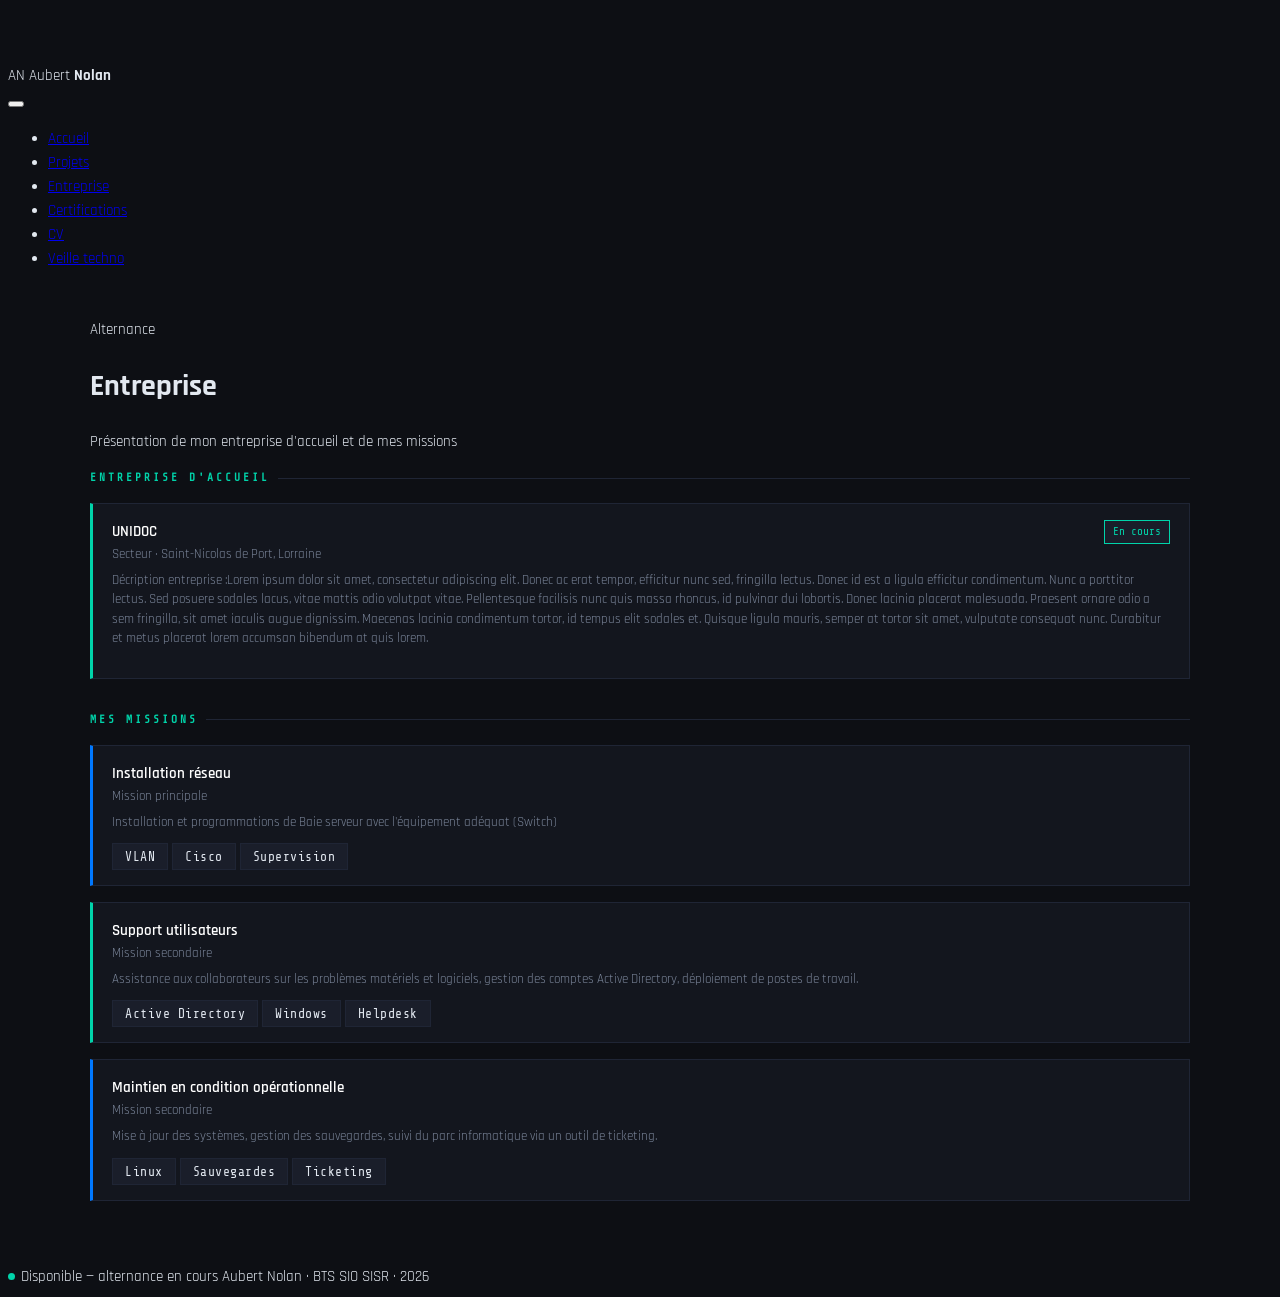
==== pages/entreprise.html @ 89c3b3a6 "TU ME FAIS CHIER TU MARCHE PAS JTE BAN" ====
<!DOCTYPE html>
<html lang="fr">
  <head>
    <meta charset="UTF-8" />
    <meta name="viewport" content="width=device-width, initial-scale=1.0" />
    <title>Aubert Nolan — Entreprise</title>
    <link rel="preconnect" href="https://fonts.googleapis.com" />
    <link rel="preconnect" href="https://fonts.gstatic.com" crossorigin />
    <link href="https://fonts.googleapis.com/css2?family=Share+Tech+Mono&family=Rajdhani:wght@400;500;600&display=swap" rel="stylesheet" />
    <link rel="stylesheet" href="../assets/css/reset.css" />
    <link rel="stylesheet" href="../assets/css/variables.css" />
    <link rel="stylesheet" href="../assets/css/layout.css" />
    <link rel="stylesheet" href="../assets/css/navbar.css" />
    <link rel="stylesheet" href="../assets/css/components.css" />
    <link rel="stylesheet" href="../assets/css/animations.css" />
  </head>
  <body>

    <nav class="navbar">
      <div class="navbar-brand">
        <span class="navbar-logo">AN</span>
        <span class="navbar-name">Aubert <strong>Nolan</strong></span>
      </div>
      <button class="navbar-burger" id="burger" aria-label="Menu">
        <span></span><span></span><span></span>
      </button>
      <ul class="navbar-links" id="navLinks">
        <li><a href="../index.html"               class="nav-link">Accueil</a></li>
        <li><a href="projets.html"                class="nav-link">Projets</a></li>
        <li><a href="entreprise.html"             class="nav-link active">Entreprise</a></li>
        <li><a href="certifications.html"         class="nav-link">Certifications</a></li>
        <li><a href="cv.html"                     class="nav-link">CV</a></li>
        <li><a href="veille.html"                 class="nav-link">Veille techno</a></li>
      </ul>
    </nav>

    <div class="page-wrapper">
      <div class="page-header">
        <div class="page-header__tag">Alternance</div>
        <h1 class="page-header__title">Entreprise</h1>
        <p class="page-header__sub">Présentation de mon entreprise d'accueil et de mes missions</p>
      </div>

      <section class="section">
        <h2 class="section-title">Entreprise d'accueil</h2>
        <article class="card">
          <div class="card-head">
            <div>
              <div class="card-title">UNIDOC</div>
              <div class="card-sub">Secteur · Saint-Nicolas de Port, Lorraine </div>
            </div>
            <div class="badge badge--green">En cours</div>
          </div>
          <p class="card-desc">
            Décription entreprise :Lorem ipsum dolor sit amet, consectetur adipiscing elit. Donec ac erat tempor, efficitur nunc sed, fringilla lectus. Donec id est a ligula efficitur condimentum. Nunc a porttitor lectus. Sed posuere sodales lacus, vitae mattis odio volutpat vitae. Pellentesque facilisis nunc quis massa rhoncus, id pulvinar dui lobortis. Donec lacinia placerat malesuada. Praesent ornare odio a sem fringilla, sit amet iaculis augue dignissim. Maecenas lacinia condimentum tortor, id tempus elit sodales et. Quisque ligula mauris, semper at tortor sit amet, vulputate consequat nunc. Curabitur et metus placerat lorem accumsan bibendum at quis lorem.
          </p>
        </article>
      </section>

      <section class="section">
        <h2 class="section-title">Mes missions</h2>

        <article class="card card--alt">
          <div class="card-head">
            <div>
              <div class="card-title">Installation réseau</div>
              <div class="card-sub">Mission principale</div>
            </div>
          </div>
          <p class="card-desc">
           Installation et programmations de Baie serveur avec l'équipement adéquat (Switch)
          </p>
          <div class="card-tags">
            <span class="skill-tag">VLAN</span>
            <span class="skill-tag">Cisco</span>
            <span class="skill-tag">Supervision</span>
          </div>
        </article>

        <article class="card">
          <div class="card-head">
            <div>
              <div class="card-title">Support utilisateurs</div>
              <div class="card-sub">Mission secondaire</div>
            </div>
          </div>
          <p class="card-desc">
            Assistance aux collaborateurs sur les problèmes matériels et
            logiciels, gestion des comptes Active Directory, déploiement
            de postes de travail.
          </p>
          <div class="card-tags">
            <span class="skill-tag">Active Directory</span>
            <span class="skill-tag">Windows</span>
            <span class="skill-tag">Helpdesk</span>
          </div>
        </article>

        <article class="card card--alt">
          <div class="card-head">
            <div>
              <div class="card-title">Maintien en condition opérationnelle</div>
              <div class="card-sub">Mission secondaire</div>
            </div>
          </div>
          <p class="card-desc">
            Mise à jour des systèmes, gestion des sauvegardes, suivi du
            parc informatique via un outil de ticketing.
          </p>
          <div class="card-tags">
            <span class="skill-tag">Linux</span>
            <span class="skill-tag">Sauvegardes</span>
            <span class="skill-tag">Ticketing</span>
          </div>
        </article>
      </section>
    </div>

    <footer class="site-footer">
      <span><span class="status-dot"></span>Disponible — alternance en cours</span>
      <span>Aubert Nolan · BTS SIO SISR · 2026</span>
    </footer>

    <script src="../assets/js/navbar.js"></script>
    <script src="../assets/js/main.js"></script>
  </body>
</html>
---- assets/css/variables.css ----
/* ============================================================
   variables.css — Design tokens (couleurs, typo, espacements)
   ============================================================ */

:root {
  /* ── Couleurs de fond ── */
  --bg:        #0d0f14;
  --bg-2:      #13161e;
  --bg-3:      #1a1e2a;

  /* ── Accents ── */
  --accent:    #00d4aa;   /* vert-cyan principal */
  --accent-2:  #0078ff;   /* bleu secondaire    */

  /* ── Texte ── */
  --text:      #e2e8f0;
  --muted:     #7a8599;

  /* ── Bordures ── */
  --border:    #1f2535;

  /* ── Typographie ── */
  --font-mono: 'Share Tech Mono', monospace;
  --font-body: 'Rajdhani', sans-serif;

  /* ── Espacements ── */
  --space-xs:  0.25rem;
  --space-sm:  0.5rem;
  --space-md:  1rem;
  --space-lg:  1.5rem;
  --space-xl:  2rem;

  /* ── Rayons ── */
  --radius-sm: 2px;
  --radius-md: 4px;
}
---- assets/css/layout.css ----
/* ============================================================
   layout.css — Structure de page, grille, en-tête, pied de page
   ============================================================ */

body {
  background: var(--bg);
  color: var(--text);
  font-family: var(--font-body);
  font-size: 15px;
  line-height: 1.6;

  padding-top: 56px; /* ← EXACTEMENT la hauteur de ta navbar */
}

/* ── Conteneur principal ── */
.cv-root {
  max-width: 860px;
  margin: 0 auto;
  padding: var(--space-xl) var(--space-lg);
}

/* ── En-tête ── */
.header {
  display: flex;
  align-items: flex-start;
  justify-content: space-between;
  gap: var(--space-xl);
  padding-bottom: var(--space-xl);
  border-bottom: 1px solid var(--border);
  margin-bottom: var(--space-xl);
}

.header-right {
  text-align: right;
  font-size: 13px;
  color: var(--muted);
  line-height: 2;
  flex-shrink: 0;
}

/* ── Grille 2 colonnes ── */
.grid-2 {
  display: grid;
  grid-template-columns: 1fr 1.4fr;
  gap: var(--space-xl);
}

/* ── Sections ── */
.section {
  margin-bottom: var(--space-xl);
}

/* ── Pied de page ── */
.footer-line {
  border-top: 1px solid var(--border);
  margin-top: var(--space-xl);
  padding-top: var(--space-md);
  font-family: var(--font-mono);
  font-size: 11px;
  color: var(--muted);
  display: flex;
  justify-content: space-between;
  align-items: center;
}

/* ── Responsive ── */
@media (max-width: 640px) {
  .header {
    flex-direction: column;
    gap: var(--space-md);
  }

  .header-right {
    text-align: left;
  }

  .contact-item {
    justify-content: flex-start !important;
    flex-direction: row-reverse;
  }

  .grid-2 {
    grid-template-columns: 1fr;
  }
}


.page-wrapper {
  max-width: 1100px;
  margin: 0 auto;
  padding: var(--space-xl) var(--space-lg);
}
---- assets/css/components.css ----
/* ============================================================
   components.css — Tous les composants UI réutilisables
   ============================================================ */

/* ── Nom / titre principal ── */
.name {
  font-family: var(--font-mono);
  font-size: 2.4rem;
  color: #fff;
  letter-spacing: 2px;
  line-height: 1.1;
}

.name--accent {
  color: var(--accent);
}

.title-tag {
  display: inline-block;
  margin-top: var(--space-sm);
  background: var(--bg-3);
  border: 1px solid var(--accent);
  color: var(--accent);
  font-family: var(--font-mono);
  font-size: 0.75rem;
  padding: 3px 10px;
  letter-spacing: 2px;
}

.tagline {
  margin-top: var(--space-sm);
  color: var(--muted);
  font-size: 14px;
  max-width: 400px;
}

/* ── Contact ── */
.contact-item {
  display: flex;
  align-items: center;
  gap: 6px;
  justify-content: flex-end;
}

.contact-item a {
  color: var(--accent-2);
  text-decoration: none;
  transition: opacity 0.2s;
}

.contact-item a:hover {
  opacity: 0.75;
}

.dot {
  width: 6px;
  height: 6px;
  border-radius: 50%;
  background: var(--accent);
  flex-shrink: 0;
}

/* ── Titre de section ── */
.section-title {
  font-family: var(--font-mono);
  font-size: 0.7rem;
  letter-spacing: 3px;
  color: var(--accent);
  text-transform: uppercase;
  margin-bottom: var(--space-md);
  display: flex;
  align-items: center;
  gap: 8px;
}

.section-title::after {
  content: '';
  flex: 1;
  height: 1px;
  background: var(--border);
}

/* ── Tags de compétences ── */
.skill-grid {
  display: flex;
  flex-wrap: wrap;
  gap: 8px;
}

.skill-tag {
  background: var(--bg-3);
  border: 1px solid var(--border);
  padding: 5px 12px;
  font-size: 13px;
  color: var(--text);
  font-family: var(--font-mono);
  letter-spacing: 0.5px;
  cursor: default;
  transition: border-color 0.2s, color 0.2s;
}

.skill-tag:hover {
  border-color: var(--accent);
  color: var(--accent);
}

.skill-tag--accent {
  border-color: var(--accent-2);
  color: var(--accent-2);
}

/* ── Cards ── */
.card {
  background: var(--bg-2);
  border: 1px solid var(--border);
  border-left: 3px solid var(--accent);
  padding: var(--space-md) 1.2rem;
  margin-bottom: var(--space-md);
  transition: border-color 0.2s;
}

.card:hover {
  border-left-color: var(--accent-2);
}

.card--alt {
  border-left-color: var(--accent-2);
}

.card--alt:hover {
  border-left-color: var(--accent);
}

.card-head {
  display: flex;
  justify-content: space-between;
  align-items: flex-start;
  gap: var(--space-md);
  margin-bottom: 4px;
}

.card-title {
  font-size: 15px;
  font-weight: 600;
  color: #fff;
}

.card-sub {
  font-size: 13px;
  color: var(--muted);
}

.card-desc {
  font-size: 13px;
  color: var(--muted);
  margin-top: 6px;
  line-height: 1.5;
}

/* ── Badges ── */
.badge {
  background: var(--bg-3);
  border: 1px solid var(--border);
  font-family: var(--font-mono);
  font-size: 11px;
  color: var(--muted);
  padding: 2px 8px;
  white-space: nowrap;
  flex-shrink: 0;
}

.badge--green {
  border-color: var(--accent);
  color: var(--accent);
}

/* ── Barres de compétences ── */
.bar-wrap {
  margin-bottom: 10px;
}

.bar-label {
  display: flex;
  justify-content: space-between;
  font-size: 12px;
  color: var(--muted);
  margin-bottom: 4px;
  font-family: var(--font-mono);
}

.bar-track {
  height: 4px;
  background: var(--bg-3);
  border-radius: 2px;
  overflow: hidden;
}

.bar-fill {
  height: 100%;
  width: 0;                        /* départ à 0 → animé via JS */
  background: linear-gradient(90deg, var(--accent-2), var(--accent));
  border-radius: 2px;
  transition: width 1s cubic-bezier(0.4, 0, 0.2, 1);
}

/* ── Statut pied de page ── */
.status-dot {
  display: inline-block;
  width: 7px;
  height: 7px;
  background: var(--accent);
  border-radius: 50%;
  margin-right: 6px;
  vertical-align: middle;
}
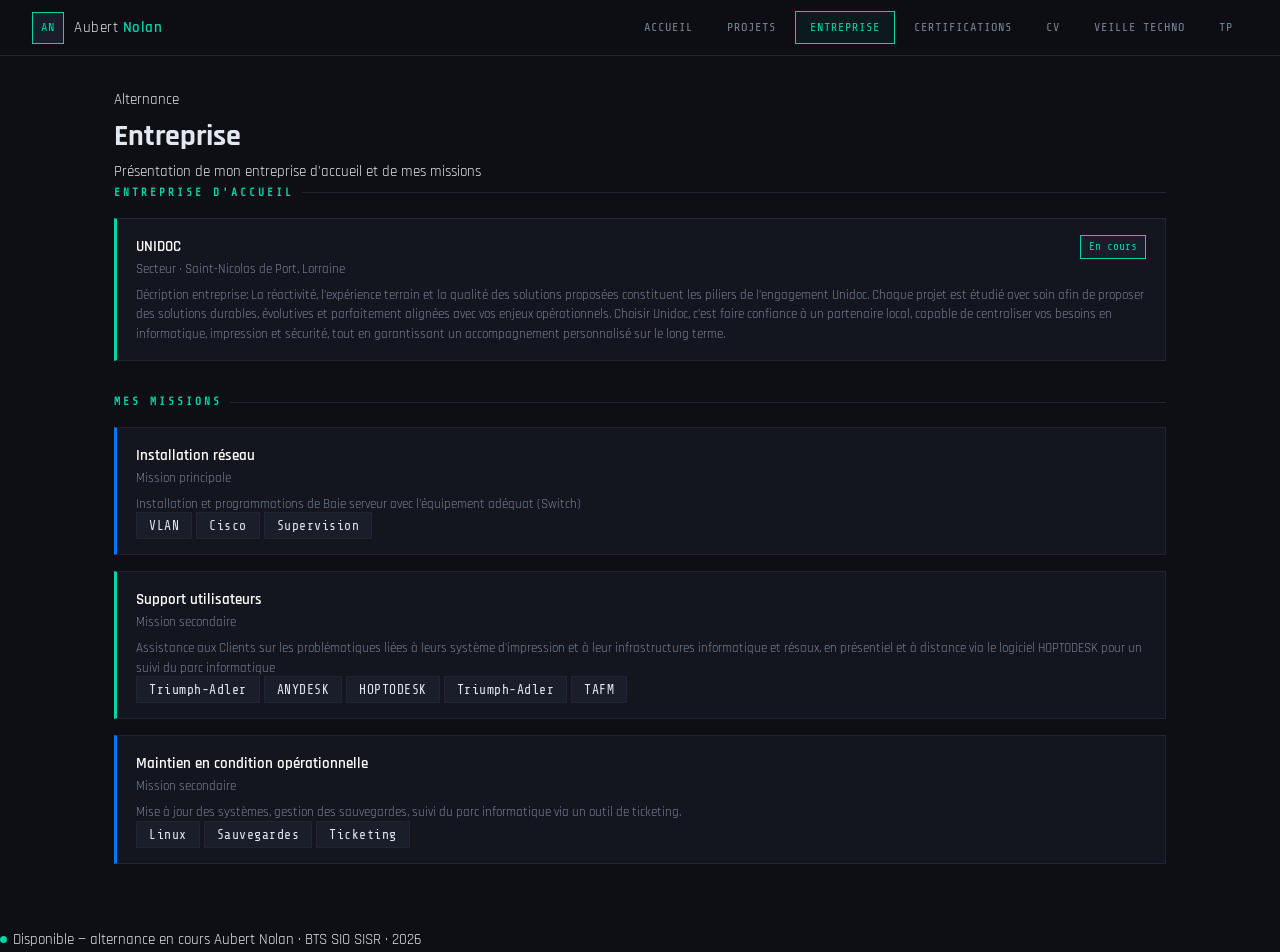
==== commit 8fb1bf87: "ajout avec les modif" ====
--- a/pages/entreprise.html
+++ b/pages/entreprise.html
@@ -31,6 +31,8 @@
         <li><a href="certifications.html"         class="nav-link">Certifications</a></li>
         <li><a href="cv.html"                     class="nav-link">CV</a></li>
         <li><a href="veille.html"                 class="nav-link">Veille techno</a></li>
+        <li><a href="tp.html"                     class="nav-link"> TP </a> </li>
+
       </ul>
     </nav>
 
@@ -52,9 +54,11 @@
             <div class="badge badge--green">En cours</div>
           </div>
           <p class="card-desc">
-            Décription entreprise :Lorem ipsum dolor sit amet, consectetur adipiscing elit. Donec ac erat tempor, efficitur nunc sed, fringilla lectus. Donec id est a ligula efficitur condimentum. Nunc a porttitor lectus. Sed posuere sodales lacus, vitae mattis odio volutpat vitae. Pellentesque facilisis nunc quis massa rhoncus, id pulvinar dui lobortis. Donec lacinia placerat malesuada. Praesent ornare odio a sem fringilla, sit amet iaculis augue dignissim. Maecenas lacinia condimentum tortor, id tempus elit sodales et. Quisque ligula mauris, semper at tortor sit amet, vulputate consequat nunc. Curabitur et metus placerat lorem accumsan bibendum at quis lorem.
-          </p>
-        </article>
+            Décription entreprise:  La réactivité, l’expérience terrain et la qualité des solutions proposées constituent les piliers de l’engagement Unidoc. Chaque projet est étudié avec soin afin de proposer des solutions durables, évolutives et parfaitement alignées avec vos enjeux opérationnels.
+
+Choisir Unidoc, c’est faire confiance à un partenaire local, capable de centraliser vos besoins en informatique, impression et sécurité, tout en garantissant un accompagnement personnalisé sur le long terme.
+          </p>       
+</article>
       </section>
 
       <section class="section">
@@ -85,14 +89,21 @@
             </div>
           </div>
           <p class="card-desc">
-            Assistance aux collaborateurs sur les problèmes matériels et
-            logiciels, gestion des comptes Active Directory, déploiement
-            de postes de travail.
+            Assistance aux Clients sur les problématiques liées à leurs  système d'impression et à leur infrastructures informatique et résaux, en présentiel et à distance via le logiciel HOPTODESK pour un suivi du parc informatique
+            
           </p>
           <div class="card-tags">
-            <span class="skill-tag">Active Directory</span>
-            <span class="skill-tag">Windows</span>
-            <span class="skill-tag">Helpdesk</span>
+            <span class="skill-tag">Triumph-Adler</span>
+            <span class="skill-tag">ANYDESK</span>
+            <span class="skill-tag">HOPTODESK</span>
+            <span class="skill-tag">Triumph-Adler</span>
+            <span class="skill-tag">TAFM</span>
+
+
+
+
+
+            
           </div>
         </article>
 
--- a/assets/css/navbar.css
+++ b/assets/css/navbar.css
@@ -0,0 +1,157 @@
+/* ============================================================
+   navbar.css — Barre de navigation fixe
+   ============================================================ */
+
+.navbar {
+  position: fixed;
+  top: 0;
+  left: 0;
+  right: 0;
+  z-index: 100;
+  display: flex;
+  align-items: center;
+  justify-content: space-between;
+  padding: 0 2rem;
+  height: 56px;
+  background: rgba(13, 15, 20, 0.92);
+  border-bottom: 1px solid var(--border);
+  backdrop-filter: blur(8px);
+  -webkit-backdrop-filter: blur(8px);
+}
+
+/* ── Logo / marque ── */
+.navbar-brand {
+  display: flex;
+  align-items: center;
+  gap: 10px;
+  text-decoration: none;
+  flex-shrink: 0;
+}
+
+.navbar-logo {
+  width: 32px;
+  height: 32px;
+  background: var(--bg-3);
+  border: 1px solid var(--accent);
+  color: var(--accent);
+  font-family: var(--font-mono);
+  font-size: 12px;
+  display: flex;
+  align-items: center;
+  justify-content: center;
+  letter-spacing: 1px;
+}
+
+.navbar-name {
+  font-family: var(--font-body);
+  font-size: 15px;
+  color: var(--text);
+  letter-spacing: 0.5px;
+}
+
+.navbar-name strong {
+  color: var(--accent);
+  font-weight: 600;
+}
+
+/* ── Liens ── */
+.navbar-links {
+  display: flex;
+  align-items: center;
+  gap: 4px;
+  list-style: none;
+}
+
+.nav-link {
+  display: inline-block;
+  padding: 6px 14px;
+  font-family: var(--font-mono);
+  font-size: 12px;
+  letter-spacing: 1px;
+  color: var(--muted);
+  text-transform: uppercase;
+  text-decoration: none;
+  border: 1px solid transparent;
+  transition: color 0.2s, border-color 0.2s, background 0.2s;
+}
+
+.nav-link:hover {
+  color: var(--text);
+  border-color: var(--border);
+}
+
+.nav-link.active {
+  color: var(--accent);
+  border-color: var(--accent);
+  background: rgba(0, 212, 170, 0.06);
+}
+
+/* ── Burger (mobile) ── */
+.navbar-burger {
+  display: none;
+  flex-direction: column;
+  justify-content: center;
+  gap: 5px;
+  width: 32px;
+  height: 32px;
+  cursor: pointer;
+  background: none;
+  border: none;
+  padding: 0;
+}
+
+.navbar-burger span {
+  display: block;
+  width: 22px;
+  height: 1.5px;
+  background: var(--text);
+  transition: transform 0.3s, opacity 0.3s;
+}
+
+.navbar-burger.open span:nth-child(1) {
+  transform: translateY(6.5px) rotate(45deg);
+}
+.navbar-burger.open span:nth-child(2) {
+  opacity: 0;
+}
+.navbar-burger.open span:nth-child(3) {
+  transform: translateY(-6.5px) rotate(-45deg);
+}
+
+/* ── Responsive ── */
+@media (max-width: 768px) {
+  .navbar-burger {
+    display: flex;
+  }
+
+  .navbar-links {
+    display: none;
+    position: absolute;
+    top: 56px;
+    left: 0;
+    right: 0;
+    flex-direction: column;
+    align-items: stretch;
+    background: rgba(13, 15, 20, 0.98);
+    border-bottom: 1px solid var(--border);
+    padding: 0.5rem 0;
+    gap: 0;
+  }
+
+  .navbar-links.open {
+    display: flex;
+  }
+
+  .nav-link {
+    padding: 12px 2rem;
+    border: none;
+    border-bottom: 1px solid var(--border);
+    border-radius: 0;
+  }
+
+  .nav-link.active {
+    border: none;
+    border-bottom: 1px solid var(--border);
+    border-left: 3px solid var(--accent);
+  }
+}
--- a/assets/css/components.css
+++ b/assets/css/components.css
@@ -213,3 +213,37 @@
   margin-right: 6px;
   vertical-align: middle;
 }
+/* ── Social links ── */
+.social-links {
+  display: flex;
+  gap: 10px;
+  flex-wrap: wrap;
+}
+
+.social-link {
+  display: inline-flex;
+  align-items: center;
+  gap: 7px;
+  padding: 7px 14px;
+  border: 1px solid rgba(0, 240, 160, 0.2);   /* adapte à ta var de couleur accent */
+  border-radius: 3px;
+  color: var(--color-text);                    /* ta variable de texte existante */
+  text-decoration: none;
+  font-family: var(--font-mono);               /* Share Tech Mono */
+  font-size: 12px;
+  letter-spacing: 0.06em;
+  transition: background 0.18s, border-color 0.18s, color 0.18s;
+}
+
+.social-link:hover {
+  background: rgba(0, 240, 160, 0.08);
+  border-color: var(--color-accent);           /* ta variable accent */
+  color: var(--color-accent);
+}
+
+.social-link svg {
+  width: 15px;
+  height: 15px;
+  fill: currentColor;
+  flex-shrink: 0;
+}
--- a/assets/css/animations.css
+++ b/assets/css/animations.css
@@ -0,0 +1,47 @@
+/* ============================================================
+   animations.css — Keyframes et classes d'animation
+   ============================================================ */
+
+/* ── Clignotement du point de statut ── */
+@keyframes pulse {
+  0%, 100% { opacity: 1; }
+  50%       { opacity: 0.25; }
+}
+
+.status-dot {
+  animation: pulse 2s ease-in-out infinite;
+}
+
+/* ── Apparition progressive des sections (fade + slide up) ── */
+@keyframes fadeUp {
+  from {
+    opacity: 0;
+    transform: translateY(12px);
+  }
+  to {
+    opacity: 1;
+    transform: translateY(0);
+  }
+}
+
+.section {
+  animation: fadeUp 0.5s ease both;
+}
+
+/* Délais en cascade pour chaque section */
+#skills     { animation-delay: 0.05s; }
+#levels     { animation-delay: 0.15s; }
+#languages  { animation-delay: 0.25s; }
+#education  { animation-delay: 0.10s; }
+#experience { animation-delay: 0.20s; }
+#projects   { animation-delay: 0.30s; }
+
+/* ── En-tête ── */
+.header {
+  animation: fadeUp 0.4s ease both;
+}
+
+/* ── Pied de page ── */
+.footer-line {
+  animation: fadeUp 0.5s 0.4s ease both;
+}
